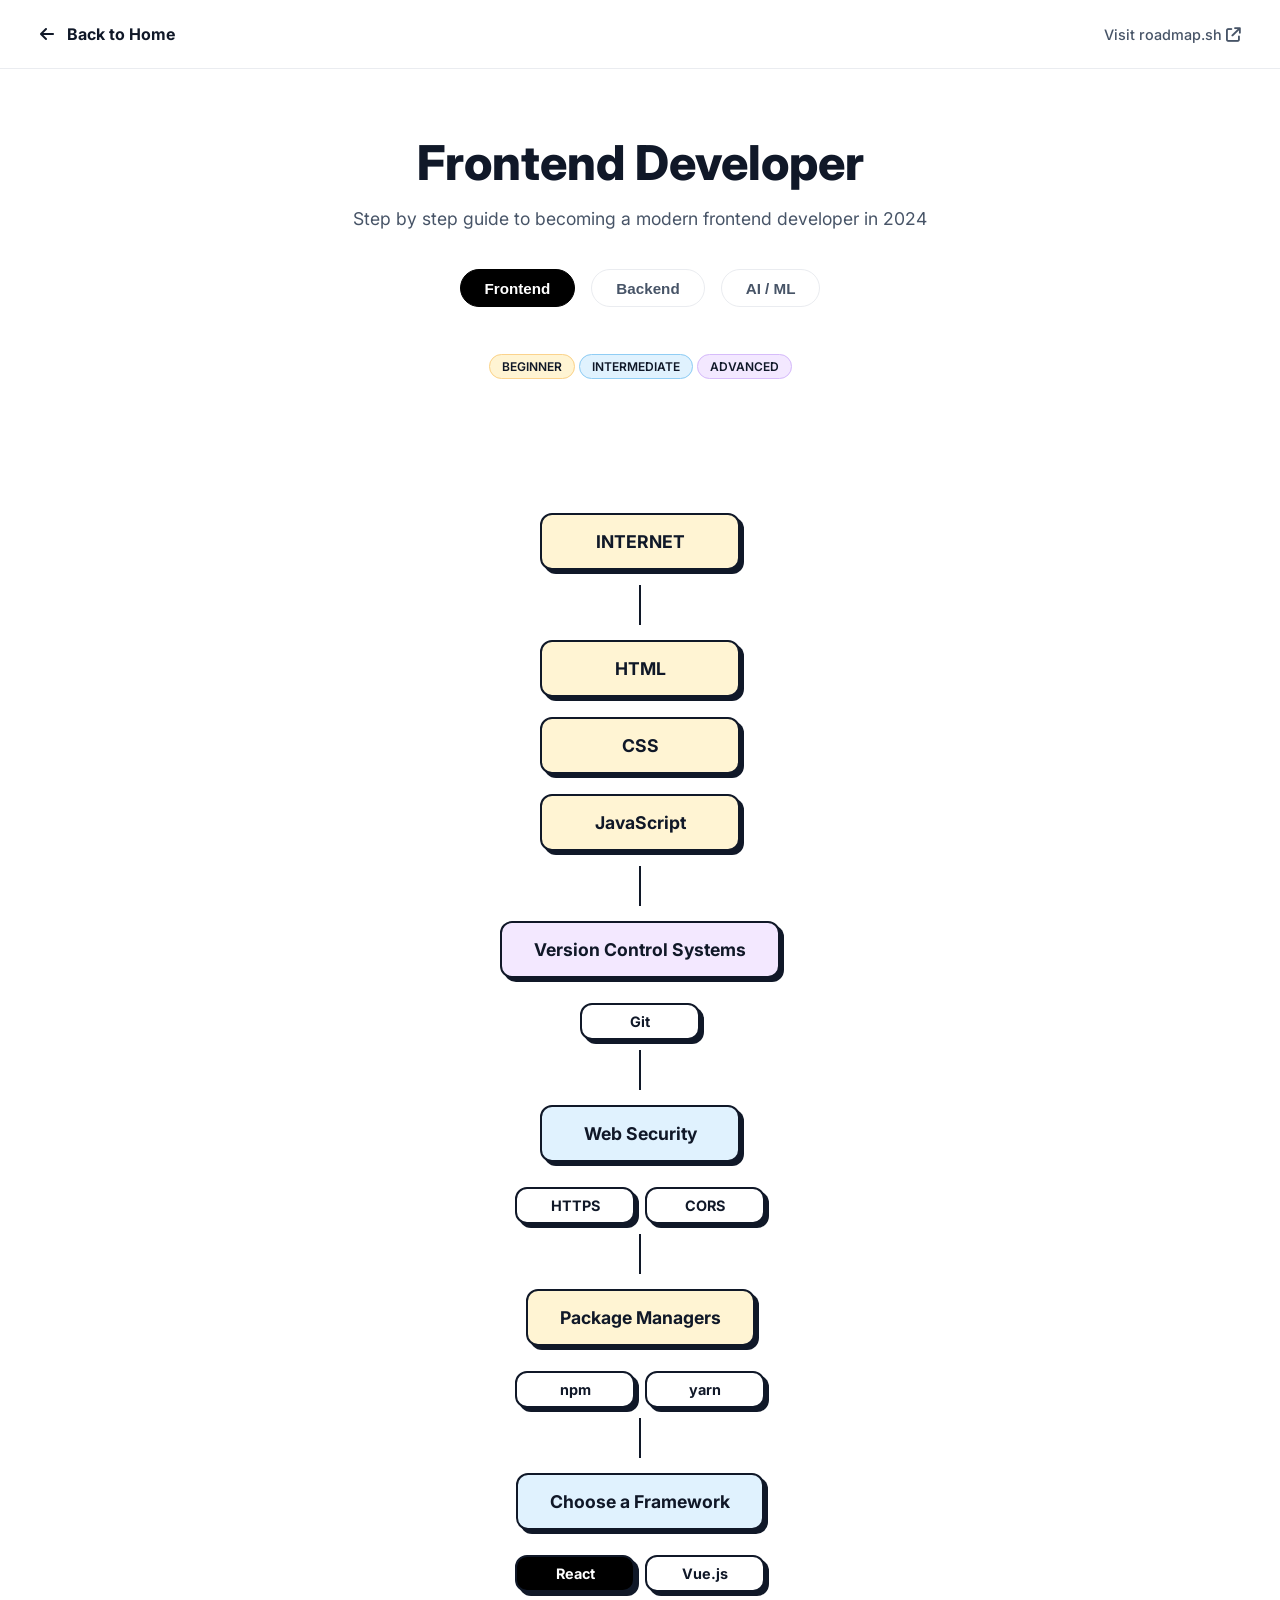
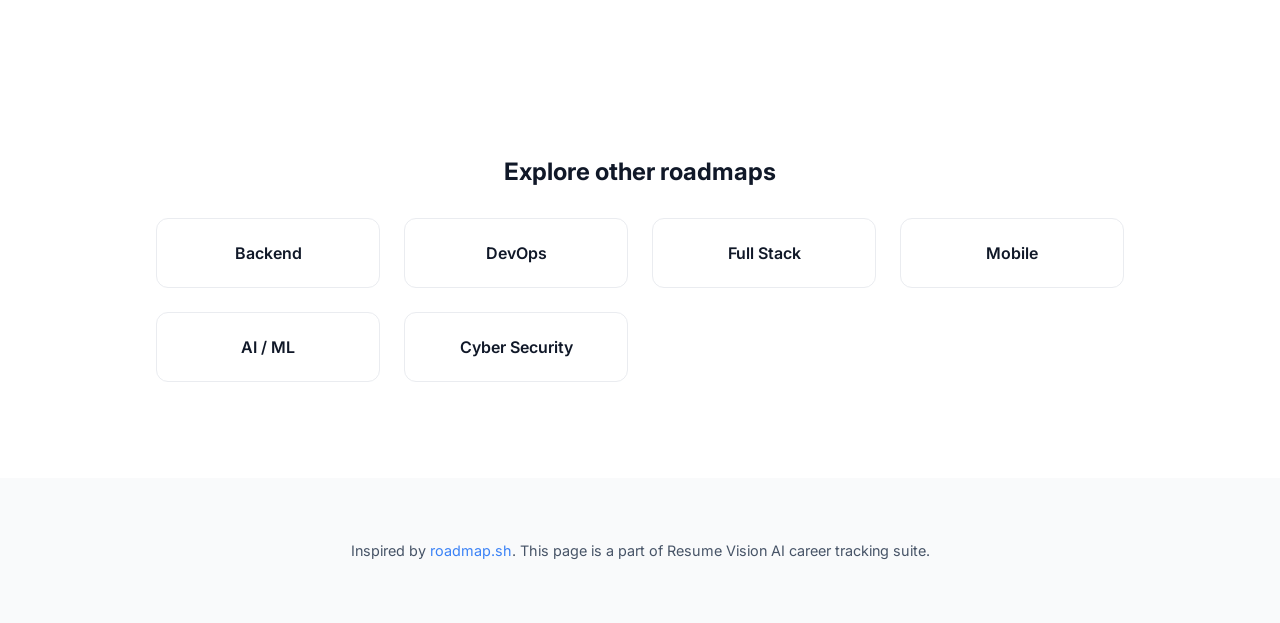
==== roadmap.html @ 0494d2b2 "first thing" ====
<!DOCTYPE html>
<html lang="en">
<head>
    <meta charset="UTF-8">
    <meta name="viewport" content="width=device-width, initial-scale=1.0">
    <title>Developer Roadmaps | Resume Vision AI</title>
    <link href="https://fonts.googleapis.com/css2?family=Inter:wght@300;400;500;600;700;800&display=swap" rel="stylesheet">
    <link rel="stylesheet" href="https://cdnjs.cloudflare.com/ajax/libs/font-awesome/6.4.0/css/all.min.css">
    <link rel="stylesheet" href="roadmap.css">
</head>
<body>
    <nav class="roadmap-nav">
        <div class="nav-container">
            <a href="index.html" class="logo">
                <i class="fa-solid fa-arrow-left"></i> Back to Home
            </a>
            <div class="nav-right">
                <a href="https://roadmap.sh" target="_blank" class="external-link">Visit roadmap.sh <i class="fa-solid fa-external-link"></i></a>
            </div>
        </div>
    </nav>

    <main class="roadmap-main">
        <header class="roadmap-header">
            <h1 id="roadmap-title">Frontend Developer</h1>
            <p id="roadmap-desc">Step by step guide to becoming a modern frontend developer in 2024</p>
            
            <div class="roadmap-tabs">
                <button class="tab-btn active" data-roadmap="frontend">Frontend</button>
                <button class="tab-btn" data-roadmap="backend">Backend</button>
                <button class="tab-btn" data-roadmap="ai-ml">AI / ML</button>
            </div>

            <div class="header-actions">
                <div class="roadmap-badges">
                    <span class="badge yellow">Beginner</span>
                    <span class="badge blue">Intermediate</span>
                    <span class="badge purple">Advanced</span>
                </div>
            </div>
        </header>

        <div class="roadmap-container">
            <!-- Frontend Roadmap -->
            <div id="frontend-roadmap" class="roadmap-content active">
                <div class="roadmap-section">
                    <div class="node yellow-node start-node">INTERNET</div>
                    <div class="connector-vertical"></div>
                    <div class="node-group">
                        <div class="node yellow-node">HTML</div>
                        <div class="node yellow-node">CSS</div>
                        <div class="node yellow-node">JavaScript</div>
                    </div>
                    <div class="connector-vertical"></div>
                    <div class="node-group">
                        <div class="node purple-node">Version Control Systems</div>
                        <div class="sub-nodes"><div class="node mini-node">Git</div></div>
                    </div>
                    <div class="connector-vertical"></div>
                    <div class="node-group">
                        <div class="node blue-node">Web Security</div>
                        <div class="sub-nodes">
                            <div class="node mini-node">HTTPS</div>
                            <div class="node mini-node">CORS</div>
                        </div>
                    </div>
                    <div class="connector-vertical"></div>
                    <div class="node yellow-node">Package Managers</div>
                    <div class="sub-nodes">
                        <div class="node mini-node">npm</div>
                        <div class="node mini-node">yarn</div>
                    </div>
                    <div class="connector-vertical"></div>
                    <div class="node blue-node">Choose a Framework</div>
                    <div class="sub-nodes">
                        <div class="node mini-node highlight">React</div>
                        <div class="node mini-node">Vue.js</div>
                    </div>
                </div>
            </div>

            <!-- Backend Roadmap -->
            <div id="backend-roadmap" class="roadmap-content">
                <div class="roadmap-section">
                    <div class="node yellow-node start-node">Pick a Language</div>
                    <div class="sub-nodes">
                        <div class="node mini-node highlight">Python</div>
                        <div class="node mini-node">Java</div>
                        <div class="node mini-node">Go</div>
                        <div class="node mini-node">Node.js</div>
                    </div>
                    <div class="connector-vertical"></div>
                    <div class="node purple-node">Relational Databases</div>
                    <div class="sub-nodes">
                        <div class="node mini-node">PostgreSQL</div>
                        <div class="node mini-node">MySQL</div>
                    </div>
                    <div class="connector-vertical"></div>
                    <div class="node blue-node">APIs</div>
                    <div class="sub-nodes">
                        <div class="node mini-node">REST</div>
                        <div class="node mini-node">JSON APIs</div>
                        <div class="node mini-node">GraphQL</div>
                    </div>
                    <div class="connector-vertical"></div>
                    <div class="node yellow-node">Authentication</div>
                    <div class="sub-nodes">
                        <div class="node mini-node">JWT</div>
                        <div class="node mini-node">OAuth</div>
                        <div class="node mini-node">SSO</div>
                    </div>
                    <div class="connector-vertical"></div>
                    <div class="node purple-node">Caching</div>
                    <div class="sub-nodes">
                        <div class="node mini-node">Redis</div>
                        <div class="node mini-node">Memcached</div>
                    </div>
                    <div class="connector-vertical"></div>
                    <div class="node blue-node">Architecture</div>
                    <div class="sub-nodes">
                        <div class="node mini-node">Monoliths</div>
                        <div class="node mini-node">Microservices</div>
                        <div class="node mini-node">Serverless</div>
                    </div>
                </div>
            </div>

            <!-- AI / ML Roadmap -->
            <div id="ai-ml-roadmap" class="roadmap-content">
                <div class="roadmap-section">
                    <div class="node yellow-node start-node">Mathematics</div>
                    <div class="sub-nodes">
                        <div class="node mini-node">Linear Algebra</div>
                        <div class="node mini-node">Calculus</div>
                        <div class="node mini-node">Statistics</div>
                    </div>
                    <div class="connector-vertical"></div>
                    <div class="node yellow-node">Python for Data</div>
                    <div class="sub-nodes">
                        <div class="node mini-node">NumPy</div>
                        <div class="node mini-node">Pandas</div>
                        <div class="node mini-node">Matplotlib</div>
                    </div>
                    <div class="connector-vertical"></div>
                    <div class="node purple-node">Data Handling</div>
                    <div class="sub-nodes">
                        <div class="node mini-node">Cleaning</div>
                        <div class="node mini-node">Feature Engineering</div>
                    </div>
                    <div class="connector-vertical"></div>
                    <div class="node blue-node">Machine Learning</div>
                    <div class="sub-nodes">
                        <div class="node mini-node">Supervised</div>
                        <div class="node mini-node">Unsupervised</div>
                        <div class="node mini-node">Reinforcement</div>
                    </div>
                    <div class="connector-vertical"></div>
                    <div class="node yellow-node">Deep Learning</div>
                    <div class="sub-nodes">
                        <div class="node mini-node">Neural Networks</div>
                        <div class="node mini-node">CNNs</div>
                        <div class="node mini-node">RNNs</div>
                    </div>
                    <div class="connector-vertical"></div>
                    <div class="node purple-node">Modern AI</div>
                    <div class="sub-nodes">
                        <div class="node mini-node highlight">Transformers</div>
                        <div class="node mini-node">Large Language Models</div>
                        <div class="node mini-node">Diffusion Models</div>
                    </div>
                </div>
            </div>
        </div>

        <section class="other-roadmaps">
            <h3>Explore other roadmaps</h3>
            <div class="roadmaps-grid">
                <div class="roadmap-card">Backend</div>
                <div class="roadmap-card">DevOps</div>
                <div class="roadmap-card">Full Stack</div>
                <div class="roadmap-card">Mobile</div>
                <div class="roadmap-card">AI / ML</div>
                <div class="roadmap-card">Cyber Security</div>
            </div>
        </section>
    </main>

    <footer>
        <p>Inspired by <a href="https://roadmap.sh">roadmap.sh</a>. This page is a part of Resume Vision AI career tracking suite.</p>
    </footer>

    <script>
        // Tab switching logic
        const tabBtns = document.querySelectorAll('.tab-btn');
        const roadmapContents = document.querySelectorAll('.roadmap-content');
        const roadmapTitle = document.getElementById('roadmap-title');
        const roadmapDesc = document.getElementById('roadmap-desc');

        const descriptions = {
            'frontend': 'Step by step guide to becoming a modern frontend developer in 2024',
            'backend': 'Step by step guide to becoming a modern backend developer in 2024',
            'ai-ml': 'Comprehensive guide to mastering Artificial Intelligence and Machine Learning'
        };

        const titles = {
            'frontend': 'Frontend Developer',
            'backend': 'Backend Developer',
            'ai-ml': 'AI / Machine Learning'
        };

        tabBtns.forEach(btn => {
            btn.addEventListener('click', () => {
                const target = btn.getAttribute('data-roadmap');
                
                // Update buttons
                tabBtns.forEach(b => b.classList.remove('active'));
                btn.classList.add('active');
                
                // Update content
                roadmapContents.forEach(content => {
                    content.classList.remove('active');
                    if (content.id === `${target}-roadmap`) {
                        content.classList.add('active');
                    }
                });

                // Update text
                roadmapTitle.innerText = titles[target];
                roadmapDesc.innerText = descriptions[target];
                
                // Scroll to top of roadmap
                window.scrollTo({ top: 300, behavior: 'smooth' });
            });
        });

        // Event delegation for clickable nodes (including future ones)
        document.querySelector('.roadmap-container').addEventListener('click', (e) => {
            const node = e.target.closest('.node');
            if (!node) return;

            node.classList.toggle('completed');
            if (node.classList.contains('completed')) {
                if (!node.querySelector('.fa-circle-check')) {
                    node.innerHTML += ' <i class="fa-solid fa-circle-check" style="color:#27c93f; margin-left: 8px;"></i>';
                }
            } else {
                const icon = node.querySelector('.fa-circle-check');
                if (icon) icon.remove();
            }
        });
    </script>
</body>
</html>
---- roadmap.css ----
:root {
    --roadmap-bg: #ffffff;
    --text-primary: #101828;
    --text-secondary: #475467;
    --node-yellow: #fff4d3;
    --node-blue: #e0f2fe;
    --node-purple: #f3e8ff;
    --border-node: #101828;
    --connector-color: #3b82f6;
    --font-main: 'Inter', sans-serif;
}

* {
    margin: 0;
    padding: 0;
    box-sizing: border-box;
}

body {
    font-family: var(--font-main);
    background-color: var(--roadmap-bg);
    color: var(--text-primary);
    overflow-x: hidden;
}

/* Nav */
.roadmap-nav {
    padding: 1.5rem;
    border-bottom: 1px solid #eaecf0;
    background: white;
    position: sticky;
    top: 0;
    z-index: 100;
}

.nav-container {
    max-width: 1200px;
    margin: 0 auto;
    display: flex;
    justify-content: space-between;
    align-items: center;
}

.logo {
    text-decoration: none;
    color: var(--text-primary);
    font-weight: 700;
    display: flex;
    align-items: center;
    gap: 0.8rem;
    transition: all 0.3s ease;
}

.logo:hover {
    color: var(--connector-color);
}

.external-link {
    text-decoration: none;
    color: var(--text-secondary);
    font-size: 0.9rem;
    font-weight: 500;
}

/* Header */
.roadmap-header {
    text-align: center;
    padding: 4rem 1rem;
    max-width: 800px;
    margin: 0 auto;
}

.roadmap-header h1 {
    font-size: 3rem;
    font-weight: 800;
    margin-bottom: 1rem;
}

.roadmap-header p {
    font-size: 1.1rem;
    color: var(--text-secondary);
    margin-bottom: 2.5rem;
}

.roadmap-tabs {
    display: flex;
    justify-content: center;
    gap: 1rem;
    margin-bottom: 3rem;
}

.tab-btn {
    background: transparent;
    border: 1px solid #eaecf0;
    padding: 0.6rem 1.5rem;
    border-radius: 30px;
    font-size: 0.95rem;
    font-weight: 600;
    color: var(--text-secondary);
    cursor: pointer;
    transition: all 0.3s;
}

.tab-btn:hover {
    background: #f9fafb;
    border-color: #d0d5dd;
}

.tab-btn.active {
    background: #000;
    color: white;
    border-color: #000;
}

.header-actions {
    display: flex;
    flex-direction: column;
    align-items: center;
    gap: 2rem;
}

 
 .badge {
    padding: 0.25rem 0.75rem;
    border-radius: 20px;
    font-size: 0.75rem;
    font-weight: 600;
    text-transform: uppercase;
}

.badge.yellow { background: var(--node-yellow); border: 1px solid #fbd38d; }
.badge.blue { background: var(--node-blue); border: 1px solid #90cdf4; }
.badge.purple { background: var(--node-purple); border: 1px solid #d6bcfa; }

/* Roadmap Visualizer */
.roadmap-container {
    padding: 4rem 1rem;
    display: flex;
    flex-direction: column;
    align-items: center;
    min-height: 600px;
}

.roadmap-content {
    display: none;
    width: 100%;
    animation: fadeIn 0.4s ease-out;
}

.roadmap-content.active {
    display: block;
}

@keyframes fadeIn {
    from { opacity: 0; transform: translateY(10px); }
    to { opacity: 1; transform: translateY(0); }
}

.roadmap-section {
    display: flex;
    flex-direction: column;
    align-items: center;
    width: 100%;
}

.node {
    padding: 1rem 2rem;
    border: 2px solid var(--border-node);
    border-radius: 12px;
    font-weight: 700;
    font-size: 1.1rem;
    text-align: center;
    cursor: pointer;
    transition: all 0.3s cubic-bezier(0.4, 0, 0.2, 1);
    background: white;
    z-index: 2;
    box-shadow: 4px 4px 0 var(--border-node);
    margin: 10px 0;
    min-width: 200px;
}

.node:hover {
    transform: translate(-2px, -2px);
    box-shadow: 6px 6px 0 var(--border-node);
}

.node.completed {
    border-color: #27c93f;
    box-shadow: 4px 4px 0 #27c93f;
}

.yellow-node { background-color: var(--node-yellow); }
.blue-node { background-color: var(--node-blue); }
.purple-node { background-color: var(--node-purple); }

.mini-node {
    padding: 0.5rem 1rem;
    font-size: 0.9rem;
    min-width: 120px;
    margin: 5px;
}

.mini-node.highlight {
    background: #000;
    color: white;
}

/* Connectors */
.connector-vertical {
    width: 2px;
    height: 40px;
    background-color: var(--border-node);
    margin: 5px 0;
}

.node-group {
    display: flex;
    flex-direction: column;
    align-items: center;
}

.sub-nodes {
    display: flex;
    flex-wrap: wrap;
    justify-content: center;
    max-width: 600px;
    margin-top: 10px;
}

/* Other Roadmaps */
.other-roadmaps {
    max-width: 1000px;
    margin: 6rem auto;
    padding: 0 1rem;
    text-align: center;
}

.other-roadmaps h3 {
    font-size: 1.5rem;
    margin-bottom: 2rem;
}

.roadmaps-grid {
    display: grid;
    grid-template-columns: repeat(auto-fit, minmax(200px, 1fr));
    gap: 1.5rem;
}

.roadmap-card {
    padding: 1.5rem;
    border: 1px solid #eaecf0;
    border-radius: 12px;
    font-weight: 600;
    cursor: pointer;
    transition: all 0.2s;
}

.roadmap-card:hover {
    border-color: var(--connector-color);
    background: #f9fafb;
    color: var(--connector-color);
}

/* Footer */
footer {
    padding: 4rem 1rem;
    text-align: center;
    background: #f9fafb;
    color: var(--text-secondary);
    font-size: 0.9rem;
}

footer a { color: var(--connector-color); text-decoration: none; }

/* Mobile */
@media (max-width: 600px) {
    .roadmap-header h1 { font-size: 2rem; }
    .node { width: 90%; min-width: auto; }
}
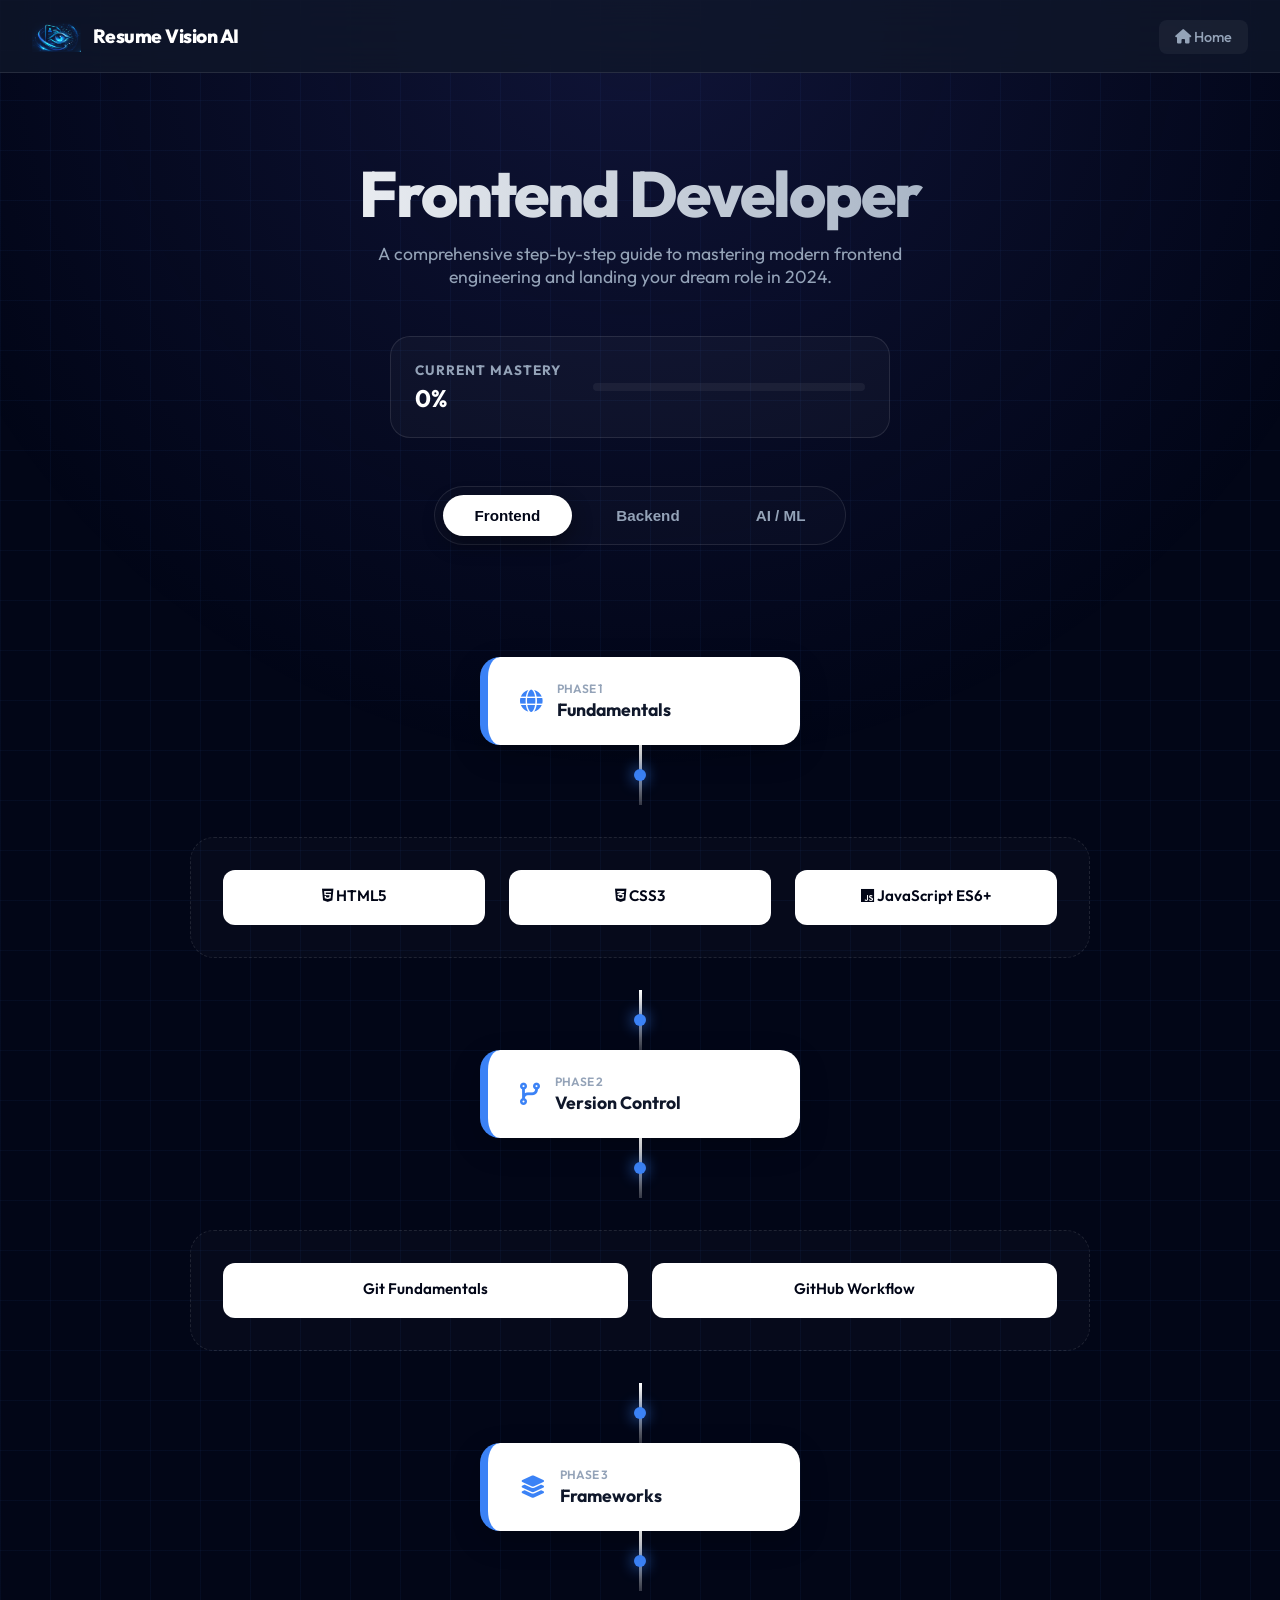
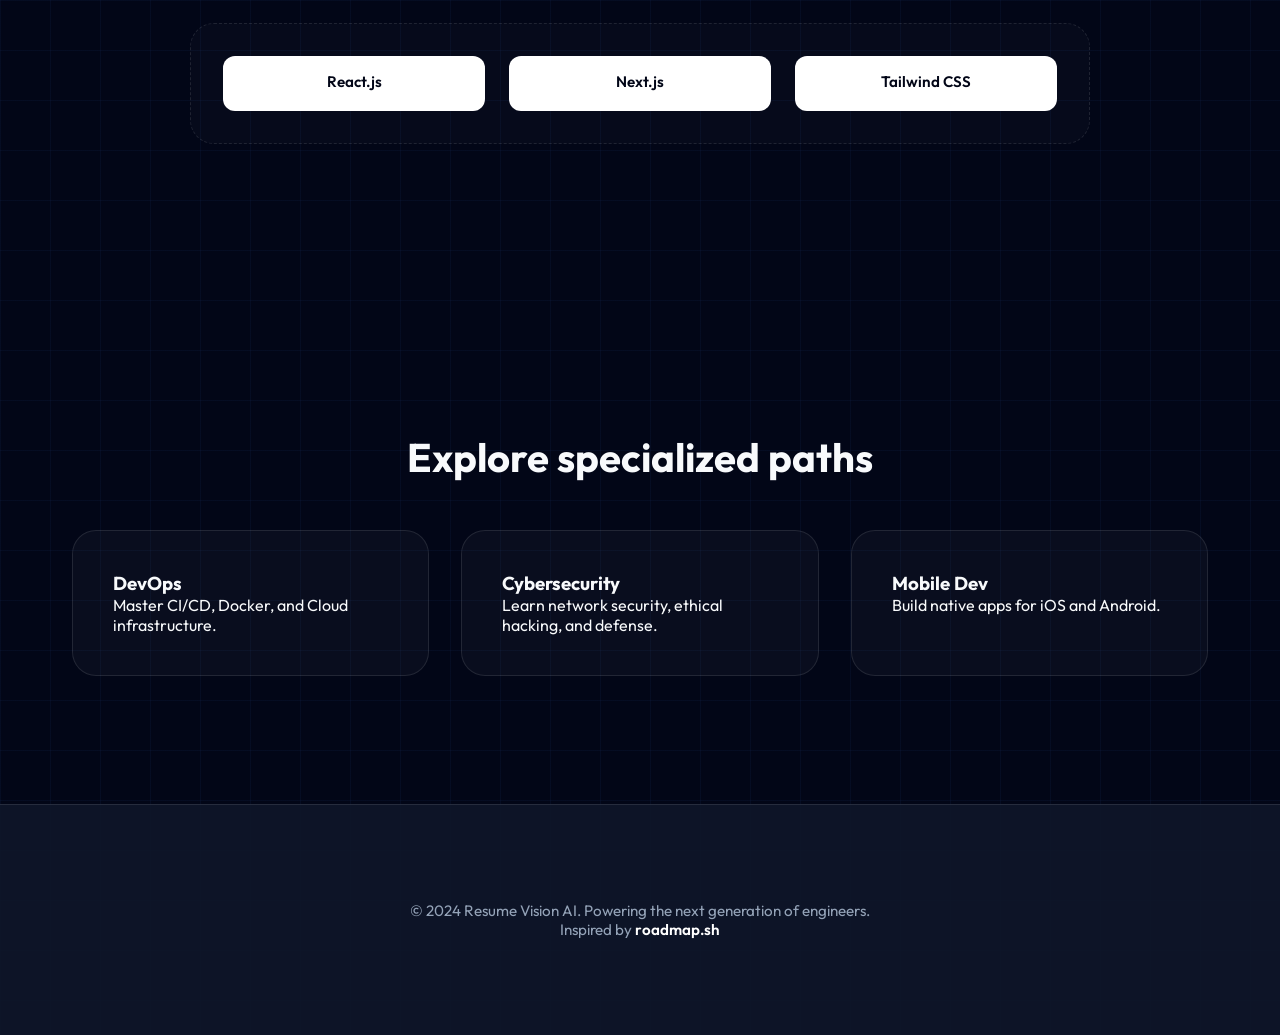
==== commit 574a5753: "second commit" ====
--- a/roadmap.html
+++ b/roadmap.html
@@ -1,253 +1,295 @@
 <!DOCTYPE html>
 <html lang="en">
+
 <head>
     <meta charset="UTF-8">
     <meta name="viewport" content="width=device-width, initial-scale=1.0">
-    <title>Developer Roadmaps | Resume Vision AI</title>
-    <link href="https://fonts.googleapis.com/css2?family=Inter:wght@300;400;500;600;700;800&display=swap" rel="stylesheet">
+    <title>Career Roadmaps | Resume Vision AI</title>
+    <link href="https://fonts.googleapis.com/css2?family=Outfit:wght@300;400;500;600;700;800&display=swap"
+        rel="stylesheet">
     <link rel="stylesheet" href="https://cdnjs.cloudflare.com/ajax/libs/font-awesome/6.4.0/css/all.min.css">
     <link rel="stylesheet" href="roadmap.css">
 </head>
+
 <body>
     <nav class="roadmap-nav">
         <div class="nav-container">
             <a href="index.html" class="logo">
-                <i class="fa-solid fa-arrow-left"></i> Back to Home
+                <img src="assets/logo.png" alt="Logo" style="height: 32px; mix-blend-mode: screen;">
+                <span>Resume Vision AI</span>
             </a>
             <div class="nav-right">
-                <a href="https://roadmap.sh" target="_blank" class="external-link">Visit roadmap.sh <i class="fa-solid fa-external-link"></i></a>
+                <a href="index.html" class="external-link"><i class="fa-solid fa-house"></i> Home</a>
             </div>
         </div>
     </nav>
 
-    <main class="roadmap-main">
+    <main>
         <header class="roadmap-header">
             <h1 id="roadmap-title">Frontend Developer</h1>
-            <p id="roadmap-desc">Step by step guide to becoming a modern frontend developer in 2024</p>
-            
+            <p id="roadmap-desc">A comprehensive step-by-step guide to mastering modern frontend engineering and landing
+                your dream role in 2024.</p>
+
+            <!-- Progress Tracker -->
+            <div class="progress-container">
+                <div class="progress-info">
+                    <h4>Current Mastery</h4>
+                    <div class="progress-percentage"><span id="total-progress">0</span>%</div>
+                </div>
+                <div class="progress-bar-main">
+                    <div class="progress-fill-main" id="progress-fill"></div>
+                </div>
+            </div>
+
             <div class="roadmap-tabs">
                 <button class="tab-btn active" data-roadmap="frontend">Frontend</button>
                 <button class="tab-btn" data-roadmap="backend">Backend</button>
                 <button class="tab-btn" data-roadmap="ai-ml">AI / ML</button>
             </div>
-
-            <div class="header-actions">
-                <div class="roadmap-badges">
-                    <span class="badge yellow">Beginner</span>
-                    <span class="badge blue">Intermediate</span>
-                    <span class="badge purple">Advanced</span>
-                </div>
-            </div>
         </header>
 
-        <div class="roadmap-container">
-            <!-- Frontend Roadmap -->
+        <section class="roadmap-container">
+            <!-- Frontend Roadmap Content -->
             <div id="frontend-roadmap" class="roadmap-content active">
-                <div class="roadmap-section">
-                    <div class="node yellow-node start-node">INTERNET</div>
-                    <div class="connector-vertical"></div>
-                    <div class="node-group">
-                        <div class="node yellow-node">HTML</div>
-                        <div class="node yellow-node">CSS</div>
-                        <div class="node yellow-node">JavaScript</div>
-                    </div>
-                    <div class="connector-vertical"></div>
-                    <div class="node-group">
-                        <div class="node purple-node">Version Control Systems</div>
-                        <div class="sub-nodes"><div class="node mini-node">Git</div></div>
-                    </div>
-                    <div class="connector-vertical"></div>
-                    <div class="node-group">
-                        <div class="node blue-node">Web Security</div>
-                        <div class="sub-nodes">
-                            <div class="node mini-node">HTTPS</div>
-                            <div class="node mini-node">CORS</div>
-                        </div>
-                    </div>
-                    <div class="connector-vertical"></div>
-                    <div class="node yellow-node">Package Managers</div>
-                    <div class="sub-nodes">
-                        <div class="node mini-node">npm</div>
-                        <div class="node mini-node">yarn</div>
-                    </div>
-                    <div class="connector-vertical"></div>
-                    <div class="node blue-node">Choose a Framework</div>
-                    <div class="sub-nodes">
-                        <div class="node mini-node highlight">React</div>
-                        <div class="node mini-node">Vue.js</div>
-                    </div>
-                </div>
-            </div>
-
-            <!-- Backend Roadmap -->
+                <div class="node primary">
+                    <i class="fa-solid fa-globe"></i>
+                    <div class="node-content">
+                        <span>Phase 1</span>
+                        <h3>Fundamentals</h3>
+                    </div>
+                </div>
+                <div class="connector-wrap">
+                    <div class="line-vertical"></div>
+                </div>
+
+                <div class="sub-nodes-container">
+                    <div class="mini-node"><i class="fa-brands fa-html5"></i> HTML5</div>
+                    <div class="mini-node"><i class="fa-brands fa-css3-alt"></i> CSS3</div>
+                    <div class="mini-node"><i class="fa-brands fa-js"></i> JavaScript ES6+</div>
+                </div>
+                <div class="connector-wrap">
+                    <div class="line-vertical"></div>
+                </div>
+
+                <div class="node primary">
+                    <i class="fa-solid fa-code-branch"></i>
+                    <div class="node-content">
+                        <span>Phase 2</span>
+                        <h3>Version Control</h3>
+                    </div>
+                </div>
+                <div class="connector-wrap">
+                    <div class="line-vertical"></div>
+                </div>
+
+                <div class="sub-nodes-container">
+                    <div class="mini-node">Git Fundamentals</div>
+                    <div class="mini-node">GitHub Workflow</div>
+                </div>
+                <div class="connector-wrap">
+                    <div class="line-vertical"></div>
+                </div>
+
+                <div class="node primary">
+                    <i class="fa-solid fa-layer-group"></i>
+                    <div class="node-content">
+                        <span>Phase 3</span>
+                        <h3>Frameworks</h3>
+                    </div>
+                </div>
+                <div class="connector-wrap">
+                    <div class="line-vertical"></div>
+                </div>
+
+                <div class="sub-nodes-container">
+                    <div class="mini-node highlight">React.js</div>
+                    <div class="mini-node">Next.js</div>
+                    <div class="mini-node">Tailwind CSS</div>
+                </div>
+            </div>
+
+            <!-- Backend Roadmap Content -->
             <div id="backend-roadmap" class="roadmap-content">
-                <div class="roadmap-section">
-                    <div class="node yellow-node start-node">Pick a Language</div>
-                    <div class="sub-nodes">
-                        <div class="node mini-node highlight">Python</div>
-                        <div class="node mini-node">Java</div>
-                        <div class="node mini-node">Go</div>
-                        <div class="node mini-node">Node.js</div>
-                    </div>
-                    <div class="connector-vertical"></div>
-                    <div class="node purple-node">Relational Databases</div>
-                    <div class="sub-nodes">
-                        <div class="node mini-node">PostgreSQL</div>
-                        <div class="node mini-node">MySQL</div>
-                    </div>
-                    <div class="connector-vertical"></div>
-                    <div class="node blue-node">APIs</div>
-                    <div class="sub-nodes">
-                        <div class="node mini-node">REST</div>
-                        <div class="node mini-node">JSON APIs</div>
-                        <div class="node mini-node">GraphQL</div>
-                    </div>
-                    <div class="connector-vertical"></div>
-                    <div class="node yellow-node">Authentication</div>
-                    <div class="sub-nodes">
-                        <div class="node mini-node">JWT</div>
-                        <div class="node mini-node">OAuth</div>
-                        <div class="node mini-node">SSO</div>
-                    </div>
-                    <div class="connector-vertical"></div>
-                    <div class="node purple-node">Caching</div>
-                    <div class="sub-nodes">
-                        <div class="node mini-node">Redis</div>
-                        <div class="node mini-node">Memcached</div>
-                    </div>
-                    <div class="connector-vertical"></div>
-                    <div class="node blue-node">Architecture</div>
-                    <div class="sub-nodes">
-                        <div class="node mini-node">Monoliths</div>
-                        <div class="node mini-node">Microservices</div>
-                        <div class="node mini-node">Serverless</div>
-                    </div>
-                </div>
-            </div>
-
-            <!-- AI / ML Roadmap -->
+                <div class="node secondary">
+                    <i class="fa-solid fa-terminal"></i>
+                    <div class="node-content">
+                        <span>Phase 1</span>
+                        <h3>Language Selection</h3>
+                    </div>
+                </div>
+                <div class="connector-wrap">
+                    <div class="line-vertical"></div>
+                </div>
+
+                <div class="sub-nodes-container">
+                    <div class="mini-node">Python</div>
+                    <div class="mini-node">Node.js</div>
+                    <div class="mini-node">Go (Golang)</div>
+                </div>
+                <div class="connector-wrap">
+                    <div class="line-vertical"></div>
+                </div>
+
+                <div class="node secondary">
+                    <i class="fa-solid fa-database"></i>
+                    <div class="node-content">
+                        <span>Phase 2</span>
+                        <h3>Data Persistence</h3>
+                    </div>
+                </div>
+                <div class="connector-wrap">
+                    <div class="line-vertical"></div>
+                </div>
+
+                <div class="sub-nodes-container">
+                    <div class="mini-node">PostgreSQL</div>
+                    <div class="mini-node">MongoDB</div>
+                    <div class="mini-node">Redis (Caching)</div>
+                </div>
+            </div>
+
+            <!-- AI Roadmap Content -->
             <div id="ai-ml-roadmap" class="roadmap-content">
-                <div class="roadmap-section">
-                    <div class="node yellow-node start-node">Mathematics</div>
-                    <div class="sub-nodes">
-                        <div class="node mini-node">Linear Algebra</div>
-                        <div class="node mini-node">Calculus</div>
-                        <div class="node mini-node">Statistics</div>
-                    </div>
-                    <div class="connector-vertical"></div>
-                    <div class="node yellow-node">Python for Data</div>
-                    <div class="sub-nodes">
-                        <div class="node mini-node">NumPy</div>
-                        <div class="node mini-node">Pandas</div>
-                        <div class="node mini-node">Matplotlib</div>
-                    </div>
-                    <div class="connector-vertical"></div>
-                    <div class="node purple-node">Data Handling</div>
-                    <div class="sub-nodes">
-                        <div class="node mini-node">Cleaning</div>
-                        <div class="node mini-node">Feature Engineering</div>
-                    </div>
-                    <div class="connector-vertical"></div>
-                    <div class="node blue-node">Machine Learning</div>
-                    <div class="sub-nodes">
-                        <div class="node mini-node">Supervised</div>
-                        <div class="node mini-node">Unsupervised</div>
-                        <div class="node mini-node">Reinforcement</div>
-                    </div>
-                    <div class="connector-vertical"></div>
-                    <div class="node yellow-node">Deep Learning</div>
-                    <div class="sub-nodes">
-                        <div class="node mini-node">Neural Networks</div>
-                        <div class="node mini-node">CNNs</div>
-                        <div class="node mini-node">RNNs</div>
-                    </div>
-                    <div class="connector-vertical"></div>
-                    <div class="node purple-node">Modern AI</div>
-                    <div class="sub-nodes">
-                        <div class="node mini-node highlight">Transformers</div>
-                        <div class="node mini-node">Large Language Models</div>
-                        <div class="node mini-node">Diffusion Models</div>
-                    </div>
-                </div>
-            </div>
-        </div>
+                <div class="node ai">
+                    <i class="fa-solid fa-brain"></i>
+                    <div class="node-content">
+                        <span>Phase 1</span>
+                        <h3>Mathematics</h3>
+                    </div>
+                </div>
+                <div class="connector-wrap">
+                    <div class="line-vertical"></div>
+                </div>
+
+                <div class="sub-nodes-container">
+                    <div class="mini-node">Linear Algebra</div>
+                    <div class="mini-node">Probability</div>
+                    <div class="mini-node">Calculus</div>
+                </div>
+                <div class="connector-wrap">
+                    <div class="line-vertical"></div>
+                </div>
+
+                <div class="node ai">
+                    <i class="fa-solid fa-microchip"></i>
+                    <div class="node-content">
+                        <span>Phase 2</span>
+                        <h3>Applied ML</h3>
+                    </div>
+                </div>
+                <div class="connector-wrap">
+                    <div class="line-vertical"></div>
+                </div>
+
+                <div class="sub-nodes-container">
+                    <div class="mini-node highlight">Scikit-Learn</div>
+                    <div class="mini-node">PyTorch</div>
+                    <div class="mini-node">TensorFlow</div>
+                </div>
+            </div>
+        </section>
 
         <section class="other-roadmaps">
-            <h3>Explore other roadmaps</h3>
+            <h2>Explore specialized paths</h2>
             <div class="roadmaps-grid">
-                <div class="roadmap-card">Backend</div>
-                <div class="roadmap-card">DevOps</div>
-                <div class="roadmap-card">Full Stack</div>
-                <div class="roadmap-card">Mobile</div>
-                <div class="roadmap-card">AI / ML</div>
-                <div class="roadmap-card">Cyber Security</div>
+                <div class="roadmap-card">
+                    <h3>DevOps</h3>
+                    <p>Master CI/CD, Docker, and Cloud infrastructure.</p>
+                </div>
+                <div class="roadmap-card">
+                    <h3>Cybersecurity</h3>
+                    <p>Learn network security, ethical hacking, and defense.</p>
+                </div>
+                <div class="roadmap-card">
+                    <h3>Mobile Dev</h3>
+                    <p>Build native apps for iOS and Android.</p>
+                </div>
             </div>
         </section>
     </main>
 
     <footer>
-        <p>Inspired by <a href="https://roadmap.sh">roadmap.sh</a>. This page is a part of Resume Vision AI career tracking suite.</p>
+        <p>&copy; 2024 Resume Vision AI. Powering the next generation of engineers. <br> Inspired by <a
+                href="https://roadmap.sh">roadmap.sh</a></p>
     </footer>
 
     <script>
-        // Tab switching logic
         const tabBtns = document.querySelectorAll('.tab-btn');
         const roadmapContents = document.querySelectorAll('.roadmap-content');
         const roadmapTitle = document.getElementById('roadmap-title');
         const roadmapDesc = document.getElementById('roadmap-desc');
-
-        const descriptions = {
-            'frontend': 'Step by step guide to becoming a modern frontend developer in 2024',
-            'backend': 'Step by step guide to becoming a modern backend developer in 2024',
-            'ai-ml': 'Comprehensive guide to mastering Artificial Intelligence and Machine Learning'
+        const progressFill = document.getElementById('progress-fill');
+        const progressText = document.getElementById('total-progress');
+
+        const contentData = {
+            'frontend': {
+                title: 'Frontend Developer',
+                desc: 'A comprehensive step-by-step guide to mastering modern frontend engineering and landing your dream role in 2024.'
+            },
+            'backend': {
+                title: 'Backend Developer',
+                desc: 'Master server-side architecture, database design, and API development with the most in-demand technologies.'
+            },
+            'ai-ml': {
+                title: 'AI / Machine Learning',
+                desc: 'Dive into the world of neural networks, data science, and modern large language models.'
+            }
         };
 
-        const titles = {
-            'frontend': 'Frontend Developer',
-            'backend': 'Backend Developer',
-            'ai-ml': 'AI / Machine Learning'
-        };
+        // Progress Calculation
+        function updateProgress() {
+            const allItems = document.querySelectorAll('.roadmap-content.active .node, .roadmap-content.active .mini-node');
+            const completedItems = document.querySelectorAll('.roadmap-content.active .node.completed, .roadmap-content.active .mini-node.completed');
+
+            const percentage = allItems.length ? Math.round((completedItems.length / allItems.length) * 100) : 0;
+
+            progressFill.style.width = percentage + '%';
+            progressText.innerText = percentage;
+        }
 
         tabBtns.forEach(btn => {
             btn.addEventListener('click', () => {
                 const target = btn.getAttribute('data-roadmap');
-                
-                // Update buttons
+
                 tabBtns.forEach(b => b.classList.remove('active'));
                 btn.classList.add('active');
-                
-                // Update content
+
                 roadmapContents.forEach(content => {
                     content.classList.remove('active');
-                    if (content.id === `${target}-roadmap`) {
-                        content.classList.add('active');
-                    }
+                    if (content.id === `${target}-roadmap`) content.classList.add('active');
                 });
 
-                // Update text
-                roadmapTitle.innerText = titles[target];
-                roadmapDesc.innerText = descriptions[target];
-                
-                // Scroll to top of roadmap
-                window.scrollTo({ top: 300, behavior: 'smooth' });
+                roadmapTitle.innerText = contentData[target].title;
+                roadmapDesc.innerText = contentData[target].desc;
+
+                updateProgress();
             });
         });
 
-        // Event delegation for clickable nodes (including future ones)
+        // Click to complete logic
         document.querySelector('.roadmap-container').addEventListener('click', (e) => {
-            const node = e.target.closest('.node');
-            if (!node) return;
-
-            node.classList.toggle('completed');
-            if (node.classList.contains('completed')) {
-                if (!node.querySelector('.fa-circle-check')) {
-                    node.innerHTML += ' <i class="fa-solid fa-circle-check" style="color:#27c93f; margin-left: 8px;"></i>';
+            const item = e.target.closest('.node, .mini-node');
+            if (!item) return;
+
+            item.classList.toggle('completed');
+
+            // Toggle icon for major nodes
+            if (item.classList.contains('node')) {
+                if (item.classList.contains('completed')) {
+                    if (!item.querySelector('.check-icon')) {
+                        const check = document.createElement('i');
+                        check.className = 'fa-solid fa-circle-check check-icon';
+                        item.appendChild(check);
+                    }
+                } else {
+                    const check = item.querySelector('.check-icon');
+                    if (check) check.remove();
                 }
-            } else {
-                const icon = node.querySelector('.fa-circle-check');
-                if (icon) icon.remove();
             }
+
+            updateProgress();
         });
     </script>
 </body>
-</html>
+
+</html>
--- a/roadmap.css
+++ b/roadmap.css
@@ -1,13 +1,19 @@
 :root {
-    --roadmap-bg: #ffffff;
-    --text-primary: #101828;
-    --text-secondary: #475467;
-    --node-yellow: #fff4d3;
-    --node-blue: #e0f2fe;
-    --node-purple: #f3e8ff;
-    --border-node: #101828;
-    --connector-color: #3b82f6;
-    --font-main: 'Inter', sans-serif;
+    --bg-main: #020617;
+    --accent-primary: #3b82f6;
+    --accent-secondary: #6366f1;
+    --ui-soft: #94a3b8;
+    --text-light: #f8fafc;
+    --glass-bg: rgba(30, 41, 59, 0.7);
+    --glass-border: rgba(255, 255, 255, 0.1);
+    --transition-smooth: all 0.4s cubic-bezier(0.16, 1, 0.3, 1);
+    --font-main: 'Outfit', sans-serif;
+
+    /* Category Colors */
+    --clr-frontend: #38bdf8;
+    --clr-backend: #818cf8;
+    --clr-ai: #c084fc;
+    --clr-success: #22c55e;
 }
 
 * {
@@ -18,262 +24,429 @@
 
 body {
     font-family: var(--font-main);
-    background-color: var(--roadmap-bg);
-    color: var(--text-primary);
+    background-color: var(--bg-main);
+    color: var(--text-light);
     overflow-x: hidden;
+    /* Grid Background */
+    background-image:
+        linear-gradient(rgba(59, 130, 246, 0.05) 1px, transparent 1px),
+        linear-gradient(90deg, rgba(59, 130, 246, 0.05) 1px, transparent 1px);
+    background-size: 50px 50px;
+}
+
+body::before {
+    content: '';
+    position: fixed;
+    top: 0;
+    left: 0;
+    width: 100%;
+    height: 100%;
+    background: radial-gradient(circle at 50% 0%, rgba(99, 102, 241, 0.15) 0%, transparent 70%);
+    pointer-events: none;
+    z-index: -1;
 }
 
 /* Nav */
 .roadmap-nav {
-    padding: 1.5rem;
-    border-bottom: 1px solid #eaecf0;
-    background: white;
+    padding: 1.25rem 2rem;
+    background: rgba(15, 23, 42, 0.8);
+    backdrop-filter: blur(20px);
+    -webkit-backdrop-filter: blur(20px);
+    border-bottom: 1px solid var(--glass-border);
     position: sticky;
     top: 0;
     z-index: 100;
 }
 
 .nav-container {
+    max-width: 1400px;
+    margin: 0 auto;
+    display: flex;
+    justify-content: space-between;
+    align-items: center;
+}
+
+.logo {
+    text-decoration: none;
+    color: white;
+    font-weight: 800;
+    display: flex;
+    align-items: center;
+    gap: 12px;
+    font-size: 1.2rem;
+    letter-spacing: -0.5px;
+}
+
+.external-link {
+    text-decoration: none;
+    color: var(--ui-soft);
+    font-size: 0.9rem;
+    font-weight: 500;
+    padding: 8px 16px;
+    border-radius: 8px;
+    transition: var(--transition-smooth);
+    background: rgba(255, 255, 255, 0.05);
+}
+
+.external-link:hover {
+    color: white;
+    background: rgba(255, 255, 255, 0.1);
+}
+
+/* Header & Progress */
+.roadmap-header {
+    text-align: center;
+    padding: 5rem 1rem 2rem;
+    max-width: 1000px;
+    margin: 0 auto;
+}
+
+.roadmap-header h1 {
+    font-size: 4rem;
+    font-weight: 800;
+    margin-bottom: 0.5rem;
+    background: linear-gradient(to right, #fff, var(--ui-soft));
+    -webkit-background-clip: text;
+    background-clip: text;
+    -webkit-text-fill-color: transparent;
+    letter-spacing: -2px;
+}
+
+.roadmap-header p {
+    font-size: 1.1rem;
+    color: var(--ui-soft);
+    margin-bottom: 3rem;
+    max-width: 600px;
+    margin-left: auto;
+    margin-right: auto;
+}
+
+/* Progress Tracker */
+.progress-container {
+    background: rgba(255, 255, 255, 0.03);
+    border: 1px solid var(--glass-border);
+    padding: 1.5rem;
+    border-radius: 20px;
+    display: flex;
+    align-items: center;
+    gap: 2rem;
+    margin-bottom: 3rem;
+    max-width: 500px;
+    margin-left: auto;
+    margin-right: auto;
+}
+
+.progress-info {
+    text-align: left;
+}
+
+.progress-info h4 {
+    font-size: 0.85rem;
+    text-transform: uppercase;
+    color: var(--ui-soft);
+    letter-spacing: 1px;
+    margin-bottom: 4px;
+}
+
+.progress-percentage {
+    font-size: 1.5rem;
+    font-weight: 700;
+    color: white;
+}
+
+.progress-bar-main {
+    flex: 1;
+    height: 8px;
+    background: rgba(255, 255, 255, 0.05);
+    border-radius: 10px;
+    overflow: hidden;
+}
+
+.progress-fill-main {
+    height: 100%;
+    width: 0%;
+    background: linear-gradient(to right, var(--accent-primary), var(--clr-ai));
+    transition: width 0.8s ease;
+    box-shadow: 0 0 15px var(--accent-primary);
+}
+
+/* Tabs */
+.roadmap-tabs {
+    display: flex;
+    justify-content: center;
+    gap: 0.75rem;
+    margin-bottom: 5rem;
+    background: rgba(255, 255, 255, 0.02);
+    padding: 8px;
+    border-radius: 100px;
+    width: fit-content;
+    margin-left: auto;
+    margin-right: auto;
+    border: 1px solid var(--glass-border);
+}
+
+.tab-btn {
+    background: transparent;
+    border: none;
+    padding: 0.75rem 2rem;
+    border-radius: 100px;
+    font-size: 0.95rem;
+    font-weight: 600;
+    color: var(--ui-soft);
+    cursor: pointer;
+    transition: var(--transition-smooth);
+}
+
+.tab-btn:hover {
+    color: white;
+}
+
+.tab-btn.active {
+    background: white;
+    color: var(--bg-main);
+    box-shadow: 0 8px 20px rgba(0, 0, 0, 0.4);
+}
+
+/* Roadmap Tree */
+.roadmap-container {
     max-width: 1200px;
     margin: 0 auto;
-    display: flex;
-    justify-content: space-between;
-    align-items: center;
-}
-
-.logo {
-    text-decoration: none;
-    color: var(--text-primary);
-    font-weight: 700;
-    display: flex;
-    align-items: center;
-    gap: 0.8rem;
-    transition: all 0.3s ease;
-}
-
-.logo:hover {
-    color: var(--connector-color);
-}
-
-.external-link {
-    text-decoration: none;
-    color: var(--text-secondary);
-    font-size: 0.9rem;
-    font-weight: 500;
-}
-
-/* Header */
-.roadmap-header {
-    text-align: center;
-    padding: 4rem 1rem;
-    max-width: 800px;
-    margin: 0 auto;
-}
-
-.roadmap-header h1 {
-    font-size: 3rem;
-    font-weight: 800;
-    margin-bottom: 1rem;
-}
-
-.roadmap-header p {
-    font-size: 1.1rem;
-    color: var(--text-secondary);
-    margin-bottom: 2.5rem;
-}
-
-.roadmap-tabs {
-    display: flex;
-    justify-content: center;
-    gap: 1rem;
-    margin-bottom: 3rem;
-}
-
-.tab-btn {
-    background: transparent;
-    border: 1px solid #eaecf0;
-    padding: 0.6rem 1.5rem;
-    border-radius: 30px;
-    font-size: 0.95rem;
-    font-weight: 600;
-    color: var(--text-secondary);
-    cursor: pointer;
-    transition: all 0.3s;
-}
-
-.tab-btn:hover {
-    background: #f9fafb;
-    border-color: #d0d5dd;
-}
-
-.tab-btn.active {
-    background: #000;
-    color: white;
-    border-color: #000;
-}
-
-.header-actions {
+    padding: 0 2rem 8rem;
+    position: relative;
     display: flex;
     flex-direction: column;
     align-items: center;
-    gap: 2rem;
-}
-
- 
- .badge {
-    padding: 0.25rem 0.75rem;
+}
+
+.roadmap-content {
+    display: none;
+    width: 100%;
+}
+
+.roadmap-content.active {
+    display: block;
+}
+
+/* Unified Node Style */
+.node {
+    background: #ffffff;
     border-radius: 20px;
+    padding: 1.5rem 2rem;
+    width: 100%;
+    max-width: 320px;
+    color: #0f172a;
+    position: relative;
+    z-index: 10;
+    transition: var(--transition-smooth);
+    display: flex;
+    align-items: center;
+    gap: 15px;
+    box-shadow: 0 10px 30px rgba(0, 0, 0, 0.2);
+    margin: 0 auto;
+}
+
+.node i {
+    font-size: 1.4rem;
+    color: var(--accent-primary);
+}
+
+.node-content {
+    text-align: left;
+}
+
+.node-content span {
+    display: block;
     font-size: 0.75rem;
     font-weight: 600;
     text-transform: uppercase;
-}
-
-.badge.yellow { background: var(--node-yellow); border: 1px solid #fbd38d; }
-.badge.blue { background: var(--node-blue); border: 1px solid #90cdf4; }
-.badge.purple { background: var(--node-purple); border: 1px solid #d6bcfa; }
-
-/* Roadmap Visualizer */
-.roadmap-container {
-    padding: 4rem 1rem;
-    display: flex;
-    flex-direction: column;
-    align-items: center;
-    min-height: 600px;
-}
-
-.roadmap-content {
-    display: none;
+    color: var(--ui-soft);
+    margin-bottom: 2px;
+}
+
+.node-content h3 {
+    font-size: 1.1rem;
+    font-weight: 700;
+}
+
+.node:hover {
+    transform: translateY(-8px) scale(1.02);
+    box-shadow: 0 20px 40px rgba(0, 0, 0, 0.4), 0 0 20px rgba(255, 255, 255, 0.1);
+}
+
+/* Connector System */
+.connector-wrap {
+    height: 60px;
+    display: flex;
+    justify-content: center;
+    position: relative;
+}
+
+.line-vertical {
+    width: 3px;
+    height: 100%;
+    background: linear-gradient(to bottom, #fff, rgba(255, 255, 255, 0.2));
+    position: relative;
+}
+
+.line-vertical::before {
+    content: '';
+    position: absolute;
+    top: 50%;
+    left: 50%;
+    transform: translate(-50%, -50%);
+    width: 12px;
+    height: 12px;
+    background: var(--accent-primary);
+    border-radius: 50%;
+    box-shadow: 0 0 15px var(--accent-primary);
+}
+
+/* Node Variations */
+.node.primary {
+    border-left: 8px solid var(--accent-primary);
+}
+
+.node.secondary {
+    border-left: 8px solid var(--clr-backend);
+}
+
+.node.ai {
+    border-left: 8px solid var(--clr-ai);
+}
+
+/* Completed State */
+.node.completed {
+    background: #f0fdf4;
+    border-color: var(--clr-success);
+}
+
+.node.completed .node-content h3 {
+    color: #166534;
+    text-decoration: line-through;
+    opacity: 0.7;
+}
+
+.node.completed .check-icon {
+    margin-left: auto;
+    color: var(--clr-success);
+    font-size: 1.2rem;
+}
+
+/* Sub-nodes Grid */
+.sub-nodes-container {
+    display: grid;
+    grid-template-columns: repeat(auto-fit, minmax(180px, 1fr));
+    gap: 1.5rem;
     width: 100%;
-    animation: fadeIn 0.4s ease-out;
-}
-
-.roadmap-content.active {
-    display: block;
-}
-
-@keyframes fadeIn {
-    from { opacity: 0; transform: translateY(10px); }
-    to { opacity: 1; transform: translateY(0); }
-}
-
-.roadmap-section {
-    display: flex;
-    flex-direction: column;
-    align-items: center;
-    width: 100%;
-}
-
-.node {
-    padding: 1rem 2rem;
-    border: 2px solid var(--border-node);
+    max-width: 900px;
+    margin: 2rem auto;
+    padding: 2rem;
+    background: rgba(255, 255, 255, 0.02);
+    border: 1px dashed var(--glass-border);
+    border-radius: 24px;
+}
+
+.mini-node {
+    background: #fff;
+    padding: 1rem;
     border-radius: 12px;
-    font-weight: 700;
-    font-size: 1.1rem;
+    color: var(--bg-main);
+    font-weight: 600;
+    font-size: 0.95rem;
     text-align: center;
-    cursor: pointer;
-    transition: all 0.3s cubic-bezier(0.4, 0, 0.2, 1);
-    background: white;
-    z-index: 2;
-    box-shadow: 4px 4px 0 var(--border-node);
-    margin: 10px 0;
-    min-width: 200px;
-}
-
-.node:hover {
-    transform: translate(-2px, -2px);
-    box-shadow: 6px 6px 0 var(--border-node);
-}
-
-.node.completed {
-    border-color: #27c93f;
-    box-shadow: 4px 4px 0 #27c93f;
-}
-
-.yellow-node { background-color: var(--node-yellow); }
-.blue-node { background-color: var(--node-blue); }
-.purple-node { background-color: var(--node-purple); }
-
-.mini-node {
-    padding: 0.5rem 1rem;
-    font-size: 0.9rem;
-    min-width: 120px;
-    margin: 5px;
-}
-
-.mini-node.highlight {
-    background: #000;
-    color: white;
-}
-
-/* Connectors */
-.connector-vertical {
-    width: 2px;
-    height: 40px;
-    background-color: var(--border-node);
-    margin: 5px 0;
-}
-
-.node-group {
-    display: flex;
-    flex-direction: column;
-    align-items: center;
-}
-
-.sub-nodes {
-    display: flex;
-    flex-wrap: wrap;
-    justify-content: center;
-    max-width: 600px;
-    margin-top: 10px;
-}
-
-/* Other Roadmaps */
+    transition: var(--transition-smooth);
+    border-bottom: 4px solid var(--glass-border);
+}
+
+.mini-node:hover {
+    transform: scale(1.05);
+    background: #f1f5f9;
+}
+
+/* Grid Cards Section */
 .other-roadmaps {
-    max-width: 1000px;
-    margin: 6rem auto;
-    padding: 0 1rem;
+    padding: 8rem 2rem;
+    max-width: 1200px;
+    margin: 0 auto;
+}
+
+.other-roadmaps h2 {
+    font-size: 2.5rem;
+    margin-bottom: 3rem;
     text-align: center;
-}
-
-.other-roadmaps h3 {
-    font-size: 1.5rem;
-    margin-bottom: 2rem;
 }
 
 .roadmaps-grid {
     display: grid;
-    grid-template-columns: repeat(auto-fit, minmax(200px, 1fr));
-    gap: 1.5rem;
+    grid-template-columns: repeat(auto-fit, minmax(280px, 1fr));
+    gap: 2rem;
 }
 
 .roadmap-card {
-    padding: 1.5rem;
-    border: 1px solid #eaecf0;
-    border-radius: 12px;
-    font-weight: 600;
-    cursor: pointer;
-    transition: all 0.2s;
+    background: rgba(255, 255, 255, 0.03);
+    border: 1px solid var(--glass-border);
+    padding: 2.5rem;
+    border-radius: 24px;
+    text-align: left;
+    transition: var(--transition-smooth);
+    position: relative;
+    overflow: hidden;
+}
+
+.roadmap-card::after {
+    content: '\f105';
+    font-family: 'Font Awesome 6 Free';
+    font-weight: 900;
+    position: absolute;
+    right: 2rem;
+    bottom: 2rem;
+    font-size: 1.5rem;
+    opacity: 0;
+    transform: translateX(-10px);
+    transition: var(--transition-smooth);
 }
 
 .roadmap-card:hover {
-    border-color: var(--connector-color);
-    background: #f9fafb;
-    color: var(--connector-color);
+    background: rgba(255, 255, 255, 0.06);
+    transform: translateY(-10px);
+    border-color: var(--accent-primary);
+}
+
+.roadmap-card:hover::after {
+    opacity: 1;
+    transform: translateX(0);
 }
 
 /* Footer */
 footer {
-    padding: 4rem 1rem;
+    background: rgba(15, 23, 42, 0.9);
+    padding: 6rem 1rem;
     text-align: center;
-    background: #f9fafb;
-    color: var(--text-secondary);
-    font-size: 0.9rem;
-}
-
-footer a { color: var(--connector-color); text-decoration: none; }
-
-/* Mobile */
-@media (max-width: 600px) {
-    .roadmap-header h1 { font-size: 2rem; }
-    .node { width: 90%; min-width: auto; }
-}
+    border-top: 1px solid var(--glass-border);
+}
+
+footer p {
+    color: var(--ui-soft);
+    font-size: 0.95rem;
+}
+
+footer a {
+    color: white;
+    font-weight: 600;
+    text-decoration: none;
+}
+
+/* Mobile Adjustments */
+@media (max-width: 768px) {
+    .roadmap-header h1 {
+        font-size: 2.5rem;
+    }
+
+    .node {
+        max-width: 90%;
+    }
+
+    .sub-nodes-container {
+        grid-template-columns: 1fr 1fr;
+    }
+}
